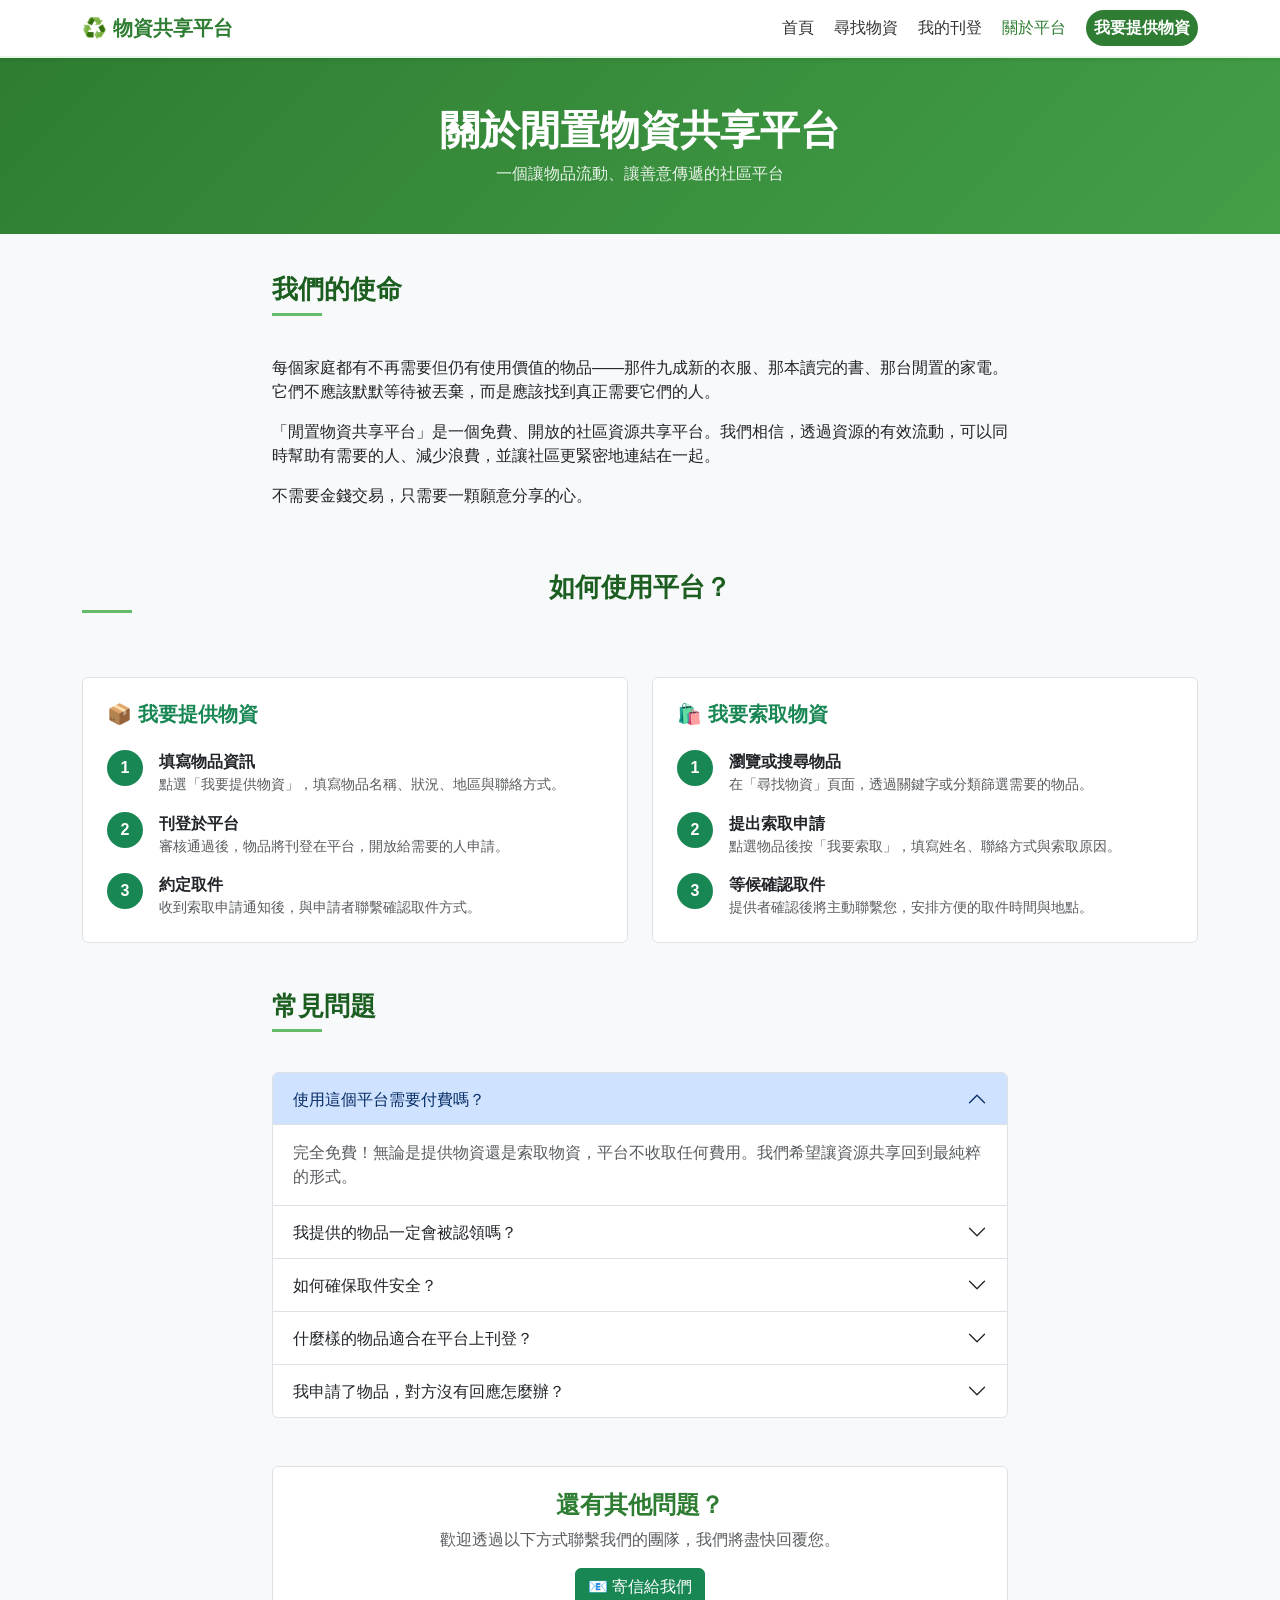
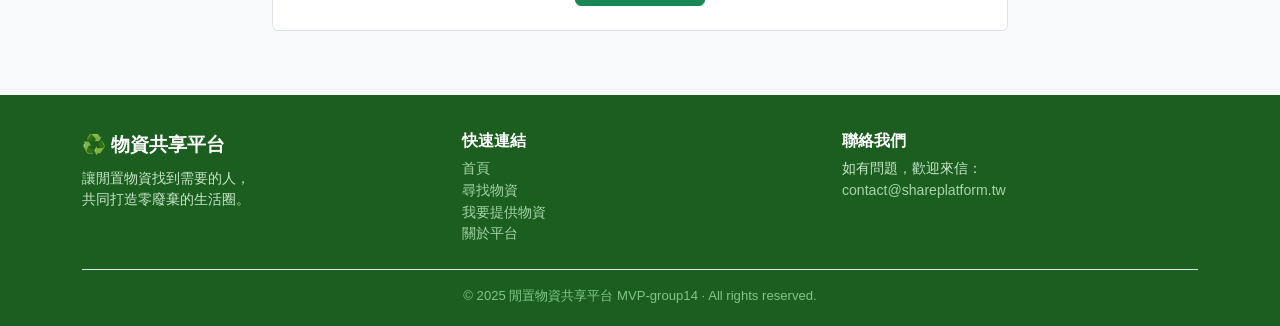
==== about.html @ 9573a16f "建立網站" ====
<!DOCTYPE html>
<html lang="zh-TW">
<head>
  <meta charset="UTF-8" />
  <meta name="viewport" content="width=device-width, initial-scale=1.0" />
  <title>關於平台 — 閒置物資共享平台</title>
  <link rel="stylesheet" href="https://cdn.jsdelivr.net/npm/bootstrap@5.3.0/dist/css/bootstrap.min.css" />
  <link rel="stylesheet" href="css/style.css" />
</head>
<body>

  <!-- 導覽列 -->
  <nav class="navbar navbar-expand-lg sticky-top shadow-sm">
    <div class="container">
      <a class="navbar-brand" href="index.html">♻️ 物資共享平台</a>
      <button class="navbar-toggler" type="button" data-bs-toggle="collapse" data-bs-target="#navbarMain">
        <span class="navbar-toggler-icon"></span>
      </button>
      <div class="collapse navbar-collapse" id="navbarMain">
        <ul class="navbar-nav ms-auto align-items-lg-center gap-lg-1">
          <li class="nav-item"><a class="nav-link" href="index.html">首頁</a></li>
          <li class="nav-item"><a class="nav-link" href="browse.html">尋找物資</a></li>
          <li class="nav-item"><a class="nav-link" href="my-listings.html">我的刊登</a></li>
          <li class="nav-item"><a class="nav-link" href="about.html">關於平台</a></li>
          <li class="nav-item ms-lg-2">
            <a class="nav-link btn-navbar-cta" href="donate.html">我要提供物資</a>
          </li>
        </ul>
      </div>
    </div>
  </nav>

  <!-- 頁面標題 -->
  <div style="background:linear-gradient(135deg,#2e7d32,#43a047);color:#fff;">
    <div class="container py-5 text-center">
      <h1 class="fw-bold">關於閒置物資共享平台</h1>
      <p class="mt-2 mb-0" style="opacity:0.9;">一個讓物品流動、讓善意傳遞的社區平台</p>
    </div>
  </div>

  <div class="page-content">
    <div class="container">

      <!-- 平台使命 -->
      <div class="row justify-content-center mb-5">
        <div class="col-lg-8">
          <h2 class="section-title">我們的使命</h2>
          <p>每個家庭都有不再需要但仍有使用價值的物品——那件九成新的衣服、那本讀完的書、那台閒置的家電。它們不應該默默等待被丟棄，而是應該找到真正需要它們的人。</p>
          <p>「閒置物資共享平台」是一個免費、開放的社區資源共享平台。我們相信，透過資源的有效流動，可以同時幫助有需要的人、減少浪費，並讓社區更緊密地連結在一起。</p>
          <p>不需要金錢交易，只需要一顆願意分享的心。</p>
        </div>
      </div>

      <!-- 使用流程 -->
      <div class="mb-5">
        <h2 class="section-title text-center" style="text-align:center !important;">如何使用平台？</h2>
        <div class="row g-4 mt-2">

          <!-- 提供流程 -->
          <div class="col-md-6">
            <div class="bg-white border rounded p-4 h-100">
              <h5 class="fw-bold text-success mb-4">📦 我要提供物資</h5>
              <div class="d-flex gap-3 mb-3">
                <div class="flex-shrink-0 rounded-circle bg-success text-white d-flex align-items-center justify-content-center fw-bold"
                     style="width:36px;height:36px;">1</div>
                <div>
                  <div class="fw-semibold">填寫物品資訊</div>
                  <div class="text-muted" style="font-size:0.88rem;">點選「我要提供物資」，填寫物品名稱、狀況、地區與聯絡方式。</div>
                </div>
              </div>
              <div class="d-flex gap-3 mb-3">
                <div class="flex-shrink-0 rounded-circle bg-success text-white d-flex align-items-center justify-content-center fw-bold"
                     style="width:36px;height:36px;">2</div>
                <div>
                  <div class="fw-semibold">刊登於平台</div>
                  <div class="text-muted" style="font-size:0.88rem;">審核通過後，物品將刊登在平台，開放給需要的人申請。</div>
                </div>
              </div>
              <div class="d-flex gap-3">
                <div class="flex-shrink-0 rounded-circle bg-success text-white d-flex align-items-center justify-content-center fw-bold"
                     style="width:36px;height:36px;">3</div>
                <div>
                  <div class="fw-semibold">約定取件</div>
                  <div class="text-muted" style="font-size:0.88rem;">收到索取申請通知後，與申請者聯繫確認取件方式。</div>
                </div>
              </div>
            </div>
          </div>

          <!-- 索取流程 -->
          <div class="col-md-6">
            <div class="bg-white border rounded p-4 h-100">
              <h5 class="fw-bold text-success mb-4">🛍️ 我要索取物資</h5>
              <div class="d-flex gap-3 mb-3">
                <div class="flex-shrink-0 rounded-circle bg-success text-white d-flex align-items-center justify-content-center fw-bold"
                     style="width:36px;height:36px;">1</div>
                <div>
                  <div class="fw-semibold">瀏覽或搜尋物品</div>
                  <div class="text-muted" style="font-size:0.88rem;">在「尋找物資」頁面，透過關鍵字或分類篩選需要的物品。</div>
                </div>
              </div>
              <div class="d-flex gap-3 mb-3">
                <div class="flex-shrink-0 rounded-circle bg-success text-white d-flex align-items-center justify-content-center fw-bold"
                     style="width:36px;height:36px;">2</div>
                <div>
                  <div class="fw-semibold">提出索取申請</div>
                  <div class="text-muted" style="font-size:0.88rem;">點選物品後按「我要索取」，填寫姓名、聯絡方式與索取原因。</div>
                </div>
              </div>
              <div class="d-flex gap-3">
                <div class="flex-shrink-0 rounded-circle bg-success text-white d-flex align-items-center justify-content-center fw-bold"
                     style="width:36px;height:36px;">3</div>
                <div>
                  <div class="fw-semibold">等候確認取件</div>
                  <div class="text-muted" style="font-size:0.88rem;">提供者確認後將主動聯繫您，安排方便的取件時間與地點。</div>
                </div>
              </div>
            </div>
          </div>
        </div>
      </div>

      <!-- FAQ -->
      <div class="row justify-content-center mb-5">
        <div class="col-lg-8">
          <h2 class="section-title">常見問題</h2>
          <div class="accordion" id="faqAccordion">

            <div class="accordion-item">
              <h2 class="accordion-header">
                <button class="accordion-button" type="button" data-bs-toggle="collapse" data-bs-target="#faq1">
                  使用這個平台需要付費嗎？
                </button>
              </h2>
              <div id="faq1" class="accordion-collapse collapse show" data-bs-parent="#faqAccordion">
                <div class="accordion-body text-muted">
                  完全免費！無論是提供物資還是索取物資，平台不收取任何費用。我們希望讓資源共享回到最純粹的形式。
                </div>
              </div>
            </div>

            <div class="accordion-item">
              <h2 class="accordion-header">
                <button class="accordion-button collapsed" type="button" data-bs-toggle="collapse" data-bs-target="#faq2">
                  我提供的物品一定會被認領嗎？
                </button>
              </h2>
              <div id="faq2" class="accordion-collapse collapse" data-bs-parent="#faqAccordion">
                <div class="accordion-body text-muted">
                  不一定，但物品資訊越詳細、圖片越清晰，被認領的機率就越高。如果長時間未被認領，您也可以主動聯繫我們協助推廣。
                </div>
              </div>
            </div>

            <div class="accordion-item">
              <h2 class="accordion-header">
                <button class="accordion-button collapsed" type="button" data-bs-toggle="collapse" data-bs-target="#faq3">
                  如何確保取件安全？
                </button>
              </h2>
              <div id="faq3" class="accordion-collapse collapse" data-bs-parent="#faqAccordion">
                <div class="accordion-body text-muted">
                  建議在公共場所進行交接，例如便利商店、捷運站出口等人多的地方。請勿輕易提供家庭住址給陌生人。平台目前為 MVP 階段，實際上線後將加入身分驗證機制以提升安全性。
                </div>
              </div>
            </div>

            <div class="accordion-item">
              <h2 class="accordion-header">
                <button class="accordion-button collapsed" type="button" data-bs-toggle="collapse" data-bs-target="#faq4">
                  什麼樣的物品適合在平台上刊登？
                </button>
              </h2>
              <div id="faq4" class="accordion-collapse collapse" data-bs-parent="#faqAccordion">
                <div class="accordion-body text-muted">
                  仍有使用功能的生活物品皆可，例如：家電、家具、書籍、衣物、嬰幼兒用品等。請確保物品乾淨、功能正常，並如實描述物品狀況。危險物品、食品、藥品等不適合在平台刊登。
                </div>
              </div>
            </div>

            <div class="accordion-item">
              <h2 class="accordion-header">
                <button class="accordion-button collapsed" type="button" data-bs-toggle="collapse" data-bs-target="#faq5">
                  我申請了物品，對方沒有回應怎麼辦？
                </button>
              </h2>
              <div id="faq5" class="accordion-collapse collapse" data-bs-parent="#faqAccordion">
                <div class="accordion-body text-muted">
                  請耐心等候 2-3 個工作天。若仍無回應，可嘗試重新提交申請或聯繫平台管理員協助。
                </div>
              </div>
            </div>

          </div>
        </div>
      </div>

      <!-- 聯絡我們 -->
      <div class="row justify-content-center pb-4">
        <div class="col-lg-8">
          <div class="bg-white border rounded p-4 text-center">
            <h4 class="fw-bold mb-2" style="color:#2e7d32;">還有其他問題？</h4>
            <p class="text-muted mb-3">歡迎透過以下方式聯繫我們的團隊，我們將盡快回覆您。</p>
            <a href="mailto:contact@shareplatform.tw" class="btn btn-success">📧 寄信給我們</a>
          </div>
        </div>
      </div>

    </div>
  </div>

  <!-- 頁尾 -->
  <footer>
    <div class="container">
      <div class="row">
        <div class="col-md-4 mb-3">
          <div class="footer-brand">♻️ 物資共享平台</div>
          <p class="mt-2" style="font-size:0.88rem;">讓閒置物資找到需要的人，<br>共同打造零廢棄的生活圈。</p>
        </div>
        <div class="col-md-4 mb-3">
          <h6 class="text-white fw-bold mb-2">快速連結</h6>
          <ul class="list-unstyled mb-0" style="font-size:0.9rem;">
            <li><a href="index.html">首頁</a></li>
            <li><a href="browse.html">尋找物資</a></li>
            <li><a href="donate.html">我要提供物資</a></li>
            <li><a href="about.html">關於平台</a></li>
          </ul>
        </div>
        <div class="col-md-4 mb-3">
          <h6 class="text-white fw-bold mb-2">聯絡我們</h6>
          <p style="font-size:0.88rem;">如有問題，歡迎來信：<br>
            <a href="mailto:contact@shareplatform.tw">contact@shareplatform.tw</a>
          </p>
        </div>
      </div>
      <div class="footer-copy text-center border-top pt-3 mt-2">
        © 2025 閒置物資共享平台 MVP-group14 · All rights reserved.
      </div>
    </div>
  </footer>

  <script src="https://cdn.jsdelivr.net/npm/bootstrap@5.3.0/dist/js/bootstrap.bundle.min.js"></script>
  <script src="js/main.js"></script>
</body>
</html>
---- css/style.css ----
/* ============================
   閒置物資共享平台 — 自訂樣式
   ============================ */

:root {
  --brand-primary: #2e7d32;
  --brand-primary-dark: #1b5e20;
  --brand-accent: #66bb6a;
  --brand-light: #e8f5e9;
  --text-muted-custom: #6c757d;
}

/* --- 全域 --- */
body {
  font-family: "Noto Sans TC", "Microsoft JhengHei", sans-serif;
  background-color: #f8f9fa;
  color: #212529;
}

/* --- 導覽列 --- */
.navbar-brand {
  font-weight: 700;
  font-size: 1.25rem;
  color: var(--brand-primary) !important;
}

.navbar {
  border-bottom: 2px solid var(--brand-light);
  background-color: #ffffff !important;
}

.navbar .nav-link {
  color: #333 !important;
  font-weight: 500;
  transition: color 0.2s;
}

.navbar .nav-link:hover,
.navbar .nav-link.active {
  color: var(--brand-primary) !important;
}

.navbar .btn-navbar-cta {
  background-color: var(--brand-primary);
  color: #fff !important;
  border-radius: 20px;
  padding: 6px 18px;
  font-weight: 600;
}

.navbar .btn-navbar-cta:hover {
  background-color: var(--brand-primary-dark);
}

/* --- Hero 區塊 --- */
.hero-section {
  background: linear-gradient(135deg, var(--brand-primary) 0%, #43a047 60%, var(--brand-accent) 100%);
  color: #fff;
  padding: 80px 0 70px;
}

.hero-section h1 {
  font-size: 2.6rem;
  font-weight: 800;
  text-shadow: 0 2px 8px rgba(0,0,0,0.15);
}

.hero-section p {
  font-size: 1.15rem;
  opacity: 0.92;
}

.hero-section .btn-hero-primary {
  background-color: #fff;
  color: var(--brand-primary);
  font-weight: 700;
  border-radius: 25px;
  padding: 12px 32px;
  font-size: 1rem;
  border: none;
  transition: background-color 0.2s, color 0.2s;
}

.hero-section .btn-hero-primary:hover {
  background-color: var(--brand-light);
}

.hero-section .btn-hero-outline {
  background-color: transparent;
  color: #fff;
  border: 2px solid #fff;
  font-weight: 700;
  border-radius: 25px;
  padding: 12px 32px;
  font-size: 1rem;
  transition: background-color 0.2s;
}

.hero-section .btn-hero-outline:hover {
  background-color: rgba(255,255,255,0.15);
}

/* --- 區塊標題 --- */
.section-title {
  font-size: 1.6rem;
  font-weight: 700;
  color: var(--brand-primary-dark);
  position: relative;
  padding-bottom: 10px;
  margin-bottom: 30px;
}

.section-title::after {
  content: "";
  display: block;
  width: 50px;
  height: 3px;
  background-color: var(--brand-accent);
  margin-top: 8px;
}

/* --- 物品卡片 --- */
.item-card {
  border: 1px solid #e0e0e0;
  border-radius: 10px;
  overflow: hidden;
  transition: box-shadow 0.2s, transform 0.2s;
  background-color: #fff;
  text-decoration: none;
  color: inherit;
  display: block;
  height: 100%;
}

.item-card:hover {
  box-shadow: 0 6px 20px rgba(0,0,0,0.12);
  transform: translateY(-3px);
  color: inherit;
}

.item-card img {
  width: 100%;
  height: 200px;
  object-fit: cover;
}

.item-card .card-body {
  padding: 14px 16px;
}

.item-card .card-title {
  font-size: 1rem;
  font-weight: 700;
  margin-bottom: 6px;
  color: #1a1a1a;
}

.item-card .item-meta {
  font-size: 0.82rem;
  color: var(--text-muted-custom);
}

.item-card .item-category-badge {
  font-size: 0.75rem;
  background-color: var(--brand-light);
  color: var(--brand-primary);
  border-radius: 10px;
  padding: 2px 10px;
  font-weight: 600;
}

/* --- 特色卡片 --- */
.feature-card {
  background-color: #fff;
  border-radius: 12px;
  padding: 30px 24px;
  text-align: center;
  border: 1px solid #e9ecef;
  transition: box-shadow 0.2s;
  height: 100%;
}

.feature-card:hover {
  box-shadow: 0 4px 16px rgba(0,0,0,0.08);
}

.feature-card .feature-icon {
  font-size: 2.8rem;
  margin-bottom: 16px;
  display: block;
}

.feature-card h5 {
  font-weight: 700;
  color: var(--brand-primary-dark);
}

/* --- 頁尾 --- */
footer {
  background-color: #1b5e20;
  color: #c8e6c9;
  padding: 36px 0 20px;
}

footer a {
  color: #a5d6a7;
  text-decoration: none;
}

footer a:hover {
  color: #fff;
}

footer .footer-brand {
  font-size: 1.2rem;
  font-weight: 700;
  color: #fff;
}

footer .footer-copy {
  font-size: 0.82rem;
  color: #81c784;
  margin-top: 16px;
}

/* --- 表單頁面 --- */
.form-page-header {
  background-color: var(--brand-light);
  border-left: 4px solid var(--brand-primary);
  padding: 16px 20px;
  border-radius: 0 8px 8px 0;
  margin-bottom: 28px;
}

.form-page-header h2 {
  margin: 0;
  font-size: 1.4rem;
  font-weight: 700;
  color: var(--brand-primary-dark);
}

.form-page-header p {
  margin: 4px 0 0;
  color: #555;
  font-size: 0.9rem;
}

/* --- 狀態 Badge --- */
.badge-available {
  background-color: #d4edda;
  color: #155724;
  border-radius: 10px;
  padding: 4px 12px;
  font-size: 0.82rem;
  font-weight: 600;
}

.badge-claimed {
  background-color: #e2e3e5;
  color: #6c757d;
  border-radius: 10px;
  padding: 4px 12px;
  font-size: 0.82rem;
  font-weight: 600;
}

/* --- 物品詳情頁 --- */
.item-detail-img {
  width: 100%;
  border-radius: 10px;
  border: 1px solid #e0e0e0;
}

.item-detail-meta-table td {
  padding: 8px 12px;
  border-bottom: 1px solid #f0f0f0;
}

.item-detail-meta-table td:first-child {
  font-weight: 600;
  color: var(--text-muted-custom);
  white-space: nowrap;
  width: 110px;
}

/* --- 搜尋區塊 --- */
.search-bar-section {
  background-color: #fff;
  padding: 24px;
  border-radius: 10px;
  border: 1px solid #e9ecef;
  margin-bottom: 28px;
}

/* --- 空狀態 --- */
.empty-state {
  text-align: center;
  padding: 60px 20px;
  color: var(--text-muted-custom);
}

.empty-state .empty-icon {
  font-size: 3rem;
  margin-bottom: 16px;
}

/* --- 頁面內容容器 --- */
.page-content {
  min-height: calc(100vh - 56px - 160px);
  padding: 40px 0;
}

/* --- 響應式調整 --- */
@media (max-width: 767px) {
  .hero-section h1 {
    font-size: 1.8rem;
  }

  .hero-section {
    padding: 50px 0 40px;
  }
}
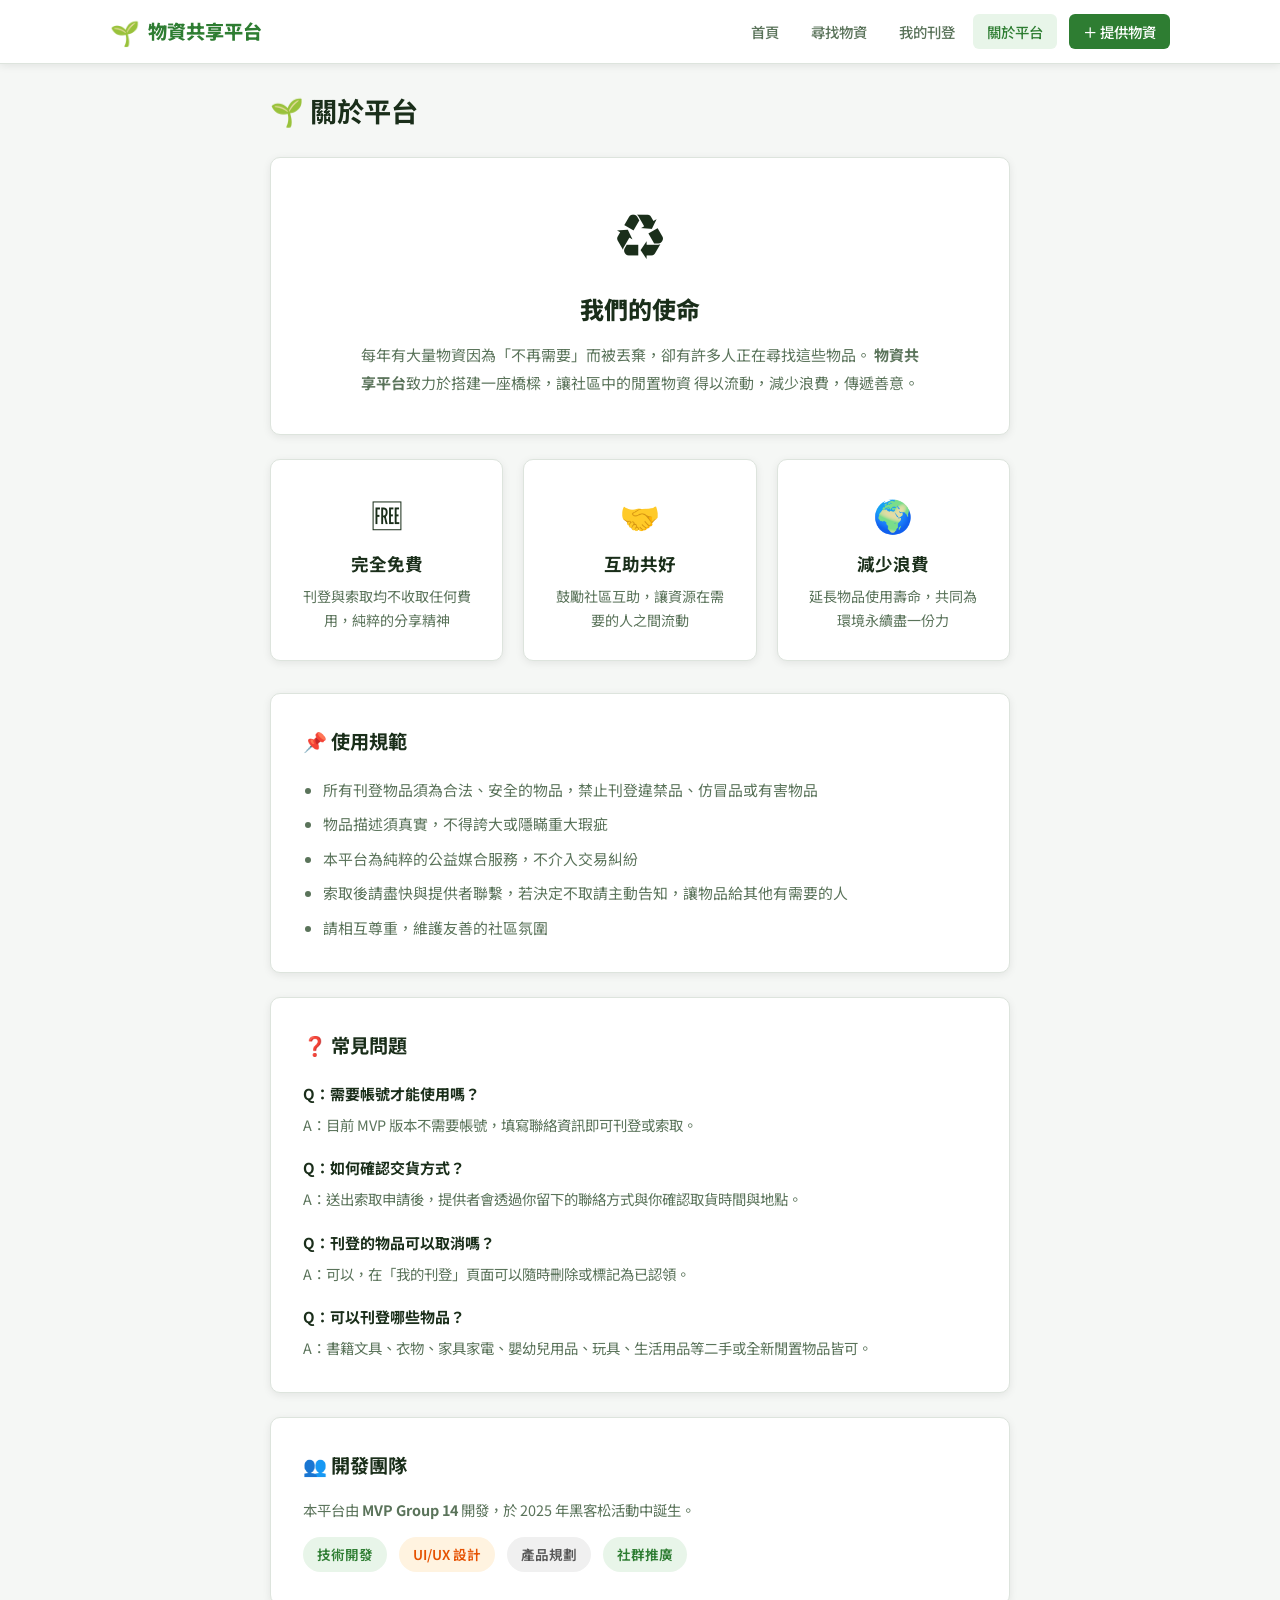
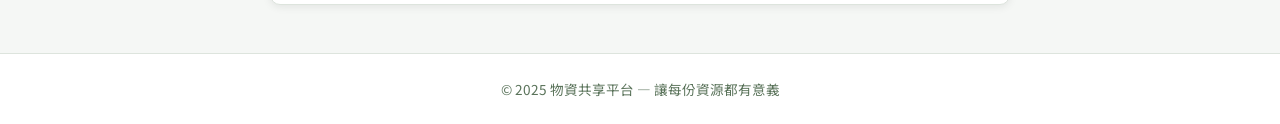
==== commit e2152f83: "feat: 完成 MVP 前端介面 — index/browse/donate/item-detail/request/my-listings/about + CSS/JS" ====
--- a/about.html
+++ b/about.html
@@ -1,245 +1,115 @@
 <!DOCTYPE html>
 <html lang="zh-TW">
 <head>
-  <meta charset="UTF-8" />
-  <meta name="viewport" content="width=device-width, initial-scale=1.0" />
-  <title>關於平台 — 閒置物資共享平台</title>
-  <link rel="stylesheet" href="https://cdn.jsdelivr.net/npm/bootstrap@5.3.0/dist/css/bootstrap.min.css" />
-  <link rel="stylesheet" href="css/style.css" />
+<meta charset="UTF-8">
+<meta name="viewport" content="width=device-width, initial-scale=1">
+<title>關於平台 — 物資共享平台</title>
+<link href="https://fonts.googleapis.com/css2?family=Noto+Sans+TC:wght@400;500;600;700;800&display=swap" rel="stylesheet">
+<link rel="stylesheet" href="css/style.css">
 </head>
 <body>
 
-  <!-- 導覽列 -->
-  <nav class="navbar navbar-expand-lg sticky-top shadow-sm">
-    <div class="container">
-      <a class="navbar-brand" href="index.html">♻️ 物資共享平台</a>
-      <button class="navbar-toggler" type="button" data-bs-toggle="collapse" data-bs-target="#navbarMain">
-        <span class="navbar-toggler-icon"></span>
-      </button>
-      <div class="collapse navbar-collapse" id="navbarMain">
-        <ul class="navbar-nav ms-auto align-items-lg-center gap-lg-1">
-          <li class="nav-item"><a class="nav-link" href="index.html">首頁</a></li>
-          <li class="nav-item"><a class="nav-link" href="browse.html">尋找物資</a></li>
-          <li class="nav-item"><a class="nav-link" href="my-listings.html">我的刊登</a></li>
-          <li class="nav-item"><a class="nav-link" href="about.html">關於平台</a></li>
-          <li class="nav-item ms-lg-2">
-            <a class="nav-link btn-navbar-cta" href="donate.html">我要提供物資</a>
-          </li>
-        </ul>
+<nav class="navbar">
+  <div class="container">
+    <a class="nav-brand" href="index.html"><span>🌱</span> 物資共享平台</a>
+    <div class="nav-toggle" id="navToggle"><span></span><span></span><span></span></div>
+    <div class="nav-links" id="navLinks">
+      <a href="index.html">首頁</a>
+      <a href="browse.html">尋找物資</a>
+      <a href="my-listings.html">我的刊登</a>
+      <a href="about.html">關於平台</a>
+      <a href="donate.html" class="btn-nav">＋ 提供物資</a>
+    </div>
+  </div>
+</nav>
+
+<main>
+  <div class="container" style="max-width:780px;">
+
+    <h1 class="page-title">🌱 關於平台</h1>
+
+    <!-- Mission -->
+    <div class="card" style="padding:36px;margin-bottom:24px;text-align:center;">
+      <div style="font-size:3rem;margin-bottom:16px;">♻️</div>
+      <h2 style="font-size:1.5rem;font-weight:800;margin-bottom:12px;">我們的使命</h2>
+      <p style="color:var(--muted);max-width:560px;margin:0 auto;line-height:1.9;">
+        每年有大量物資因為「不再需要」而被丟棄，卻有許多人正在尋找這些物品。
+        <strong>物資共享平台</strong>致力於搭建一座橋樑，讓社區中的閒置物資
+        得以流動，減少浪費，傳遞善意。
+      </p>
+    </div>
+
+    <!-- Values -->
+    <div class="grid-3" style="margin-bottom:32px;">
+      <div class="card" style="padding:28px;text-align:center;">
+        <div style="font-size:2rem;margin-bottom:10px;">🆓</div>
+        <h3 style="font-weight:700;margin-bottom:6px;">完全免費</h3>
+        <p class="text-muted" style="font-size:.88rem;">刊登與索取均不收取任何費用，純粹的分享精神</p>
+      </div>
+      <div class="card" style="padding:28px;text-align:center;">
+        <div style="font-size:2rem;margin-bottom:10px;">🤝</div>
+        <h3 style="font-weight:700;margin-bottom:6px;">互助共好</h3>
+        <p class="text-muted" style="font-size:.88rem;">鼓勵社區互助，讓資源在需要的人之間流動</p>
+      </div>
+      <div class="card" style="padding:28px;text-align:center;">
+        <div style="font-size:2rem;margin-bottom:10px;">🌍</div>
+        <h3 style="font-weight:700;margin-bottom:6px;">減少浪費</h3>
+        <p class="text-muted" style="font-size:.88rem;">延長物品使用壽命，共同為環境永續盡一份力</p>
       </div>
     </div>
-  </nav>
 
-  <!-- 頁面標題 -->
-  <div style="background:linear-gradient(135deg,#2e7d32,#43a047);color:#fff;">
-    <div class="container py-5 text-center">
-      <h1 class="fw-bold">關於閒置物資共享平台</h1>
-      <p class="mt-2 mb-0" style="opacity:0.9;">一個讓物品流動、讓善意傳遞的社區平台</p>
+    <!-- How it works -->
+    <div class="card" style="padding:32px;margin-bottom:24px;">
+      <h2 style="font-size:1.2rem;font-weight:700;margin-bottom:20px;">📌 使用規範</h2>
+      <ul style="list-style:disc;padding-left:20px;display:flex;flex-direction:column;gap:10px;color:var(--muted);font-size:.93rem;">
+        <li>所有刊登物品須為合法、安全的物品，禁止刊登違禁品、仿冒品或有害物品</li>
+        <li>物品描述須真實，不得誇大或隱瞞重大瑕疵</li>
+        <li>本平台為純粹的公益媒合服務，不介入交易糾紛</li>
+        <li>索取後請盡快與提供者聯繫，若決定不取請主動告知，讓物品給其他有需要的人</li>
+        <li>請相互尊重，維護友善的社區氛圍</li>
+      </ul>
     </div>
-  </div>
 
-  <div class="page-content">
-    <div class="container">
-
-      <!-- 平台使命 -->
-      <div class="row justify-content-center mb-5">
-        <div class="col-lg-8">
-          <h2 class="section-title">我們的使命</h2>
-          <p>每個家庭都有不再需要但仍有使用價值的物品——那件九成新的衣服、那本讀完的書、那台閒置的家電。它們不應該默默等待被丟棄，而是應該找到真正需要它們的人。</p>
-          <p>「閒置物資共享平台」是一個免費、開放的社區資源共享平台。我們相信，透過資源的有效流動，可以同時幫助有需要的人、減少浪費，並讓社區更緊密地連結在一起。</p>
-          <p>不需要金錢交易，只需要一顆願意分享的心。</p>
+    <!-- FAQ -->
+    <div class="card" style="padding:32px;margin-bottom:24px;">
+      <h2 style="font-size:1.2rem;font-weight:700;margin-bottom:20px;">❓ 常見問題</h2>
+      <div style="display:flex;flex-direction:column;gap:20px;">
+        <div>
+          <h4 style="font-weight:700;margin-bottom:6px;">Q：需要帳號才能使用嗎？</h4>
+          <p class="text-muted" style="font-size:.9rem;">A：目前 MVP 版本不需要帳號，填寫聯絡資訊即可刊登或索取。</p>
+        </div>
+        <div>
+          <h4 style="font-weight:700;margin-bottom:6px;">Q：如何確認交貨方式？</h4>
+          <p class="text-muted" style="font-size:.9rem;">A：送出索取申請後，提供者會透過你留下的聯絡方式與你確認取貨時間與地點。</p>
+        </div>
+        <div>
+          <h4 style="font-weight:700;margin-bottom:6px;">Q：刊登的物品可以取消嗎？</h4>
+          <p class="text-muted" style="font-size:.9rem;">A：可以，在「我的刊登」頁面可以隨時刪除或標記為已認領。</p>
+        </div>
+        <div>
+          <h4 style="font-weight:700;margin-bottom:6px;">Q：可以刊登哪些物品？</h4>
+          <p class="text-muted" style="font-size:.9rem;">A：書籍文具、衣物、家具家電、嬰幼兒用品、玩具、生活用品等二手或全新閒置物品皆可。</p>
         </div>
       </div>
+    </div>
 
-      <!-- 使用流程 -->
-      <div class="mb-5">
-        <h2 class="section-title text-center" style="text-align:center !important;">如何使用平台？</h2>
-        <div class="row g-4 mt-2">
-
-          <!-- 提供流程 -->
-          <div class="col-md-6">
-            <div class="bg-white border rounded p-4 h-100">
-              <h5 class="fw-bold text-success mb-4">📦 我要提供物資</h5>
-              <div class="d-flex gap-3 mb-3">
-                <div class="flex-shrink-0 rounded-circle bg-success text-white d-flex align-items-center justify-content-center fw-bold"
-                     style="width:36px;height:36px;">1</div>
-                <div>
-                  <div class="fw-semibold">填寫物品資訊</div>
-                  <div class="text-muted" style="font-size:0.88rem;">點選「我要提供物資」，填寫物品名稱、狀況、地區與聯絡方式。</div>
-                </div>
-              </div>
-              <div class="d-flex gap-3 mb-3">
-                <div class="flex-shrink-0 rounded-circle bg-success text-white d-flex align-items-center justify-content-center fw-bold"
-                     style="width:36px;height:36px;">2</div>
-                <div>
-                  <div class="fw-semibold">刊登於平台</div>
-                  <div class="text-muted" style="font-size:0.88rem;">審核通過後，物品將刊登在平台，開放給需要的人申請。</div>
-                </div>
-              </div>
-              <div class="d-flex gap-3">
-                <div class="flex-shrink-0 rounded-circle bg-success text-white d-flex align-items-center justify-content-center fw-bold"
-                     style="width:36px;height:36px;">3</div>
-                <div>
-                  <div class="fw-semibold">約定取件</div>
-                  <div class="text-muted" style="font-size:0.88rem;">收到索取申請通知後，與申請者聯繫確認取件方式。</div>
-                </div>
-              </div>
-            </div>
-          </div>
-
-          <!-- 索取流程 -->
-          <div class="col-md-6">
-            <div class="bg-white border rounded p-4 h-100">
-              <h5 class="fw-bold text-success mb-4">🛍️ 我要索取物資</h5>
-              <div class="d-flex gap-3 mb-3">
-                <div class="flex-shrink-0 rounded-circle bg-success text-white d-flex align-items-center justify-content-center fw-bold"
-                     style="width:36px;height:36px;">1</div>
-                <div>
-                  <div class="fw-semibold">瀏覽或搜尋物品</div>
-                  <div class="text-muted" style="font-size:0.88rem;">在「尋找物資」頁面，透過關鍵字或分類篩選需要的物品。</div>
-                </div>
-              </div>
-              <div class="d-flex gap-3 mb-3">
-                <div class="flex-shrink-0 rounded-circle bg-success text-white d-flex align-items-center justify-content-center fw-bold"
-                     style="width:36px;height:36px;">2</div>
-                <div>
-                  <div class="fw-semibold">提出索取申請</div>
-                  <div class="text-muted" style="font-size:0.88rem;">點選物品後按「我要索取」，填寫姓名、聯絡方式與索取原因。</div>
-                </div>
-              </div>
-              <div class="d-flex gap-3">
-                <div class="flex-shrink-0 rounded-circle bg-success text-white d-flex align-items-center justify-content-center fw-bold"
-                     style="width:36px;height:36px;">3</div>
-                <div>
-                  <div class="fw-semibold">等候確認取件</div>
-                  <div class="text-muted" style="font-size:0.88rem;">提供者確認後將主動聯繫您，安排方便的取件時間與地點。</div>
-                </div>
-              </div>
-            </div>
-          </div>
-        </div>
-      </div>
-
-      <!-- FAQ -->
-      <div class="row justify-content-center mb-5">
-        <div class="col-lg-8">
-          <h2 class="section-title">常見問題</h2>
-          <div class="accordion" id="faqAccordion">
-
-            <div class="accordion-item">
-              <h2 class="accordion-header">
-                <button class="accordion-button" type="button" data-bs-toggle="collapse" data-bs-target="#faq1">
-                  使用這個平台需要付費嗎？
-                </button>
-              </h2>
-              <div id="faq1" class="accordion-collapse collapse show" data-bs-parent="#faqAccordion">
-                <div class="accordion-body text-muted">
-                  完全免費！無論是提供物資還是索取物資，平台不收取任何費用。我們希望讓資源共享回到最純粹的形式。
-                </div>
-              </div>
-            </div>
-
-            <div class="accordion-item">
-              <h2 class="accordion-header">
-                <button class="accordion-button collapsed" type="button" data-bs-toggle="collapse" data-bs-target="#faq2">
-                  我提供的物品一定會被認領嗎？
-                </button>
-              </h2>
-              <div id="faq2" class="accordion-collapse collapse" data-bs-parent="#faqAccordion">
-                <div class="accordion-body text-muted">
-                  不一定，但物品資訊越詳細、圖片越清晰，被認領的機率就越高。如果長時間未被認領，您也可以主動聯繫我們協助推廣。
-                </div>
-              </div>
-            </div>
-
-            <div class="accordion-item">
-              <h2 class="accordion-header">
-                <button class="accordion-button collapsed" type="button" data-bs-toggle="collapse" data-bs-target="#faq3">
-                  如何確保取件安全？
-                </button>
-              </h2>
-              <div id="faq3" class="accordion-collapse collapse" data-bs-parent="#faqAccordion">
-                <div class="accordion-body text-muted">
-                  建議在公共場所進行交接，例如便利商店、捷運站出口等人多的地方。請勿輕易提供家庭住址給陌生人。平台目前為 MVP 階段，實際上線後將加入身分驗證機制以提升安全性。
-                </div>
-              </div>
-            </div>
-
-            <div class="accordion-item">
-              <h2 class="accordion-header">
-                <button class="accordion-button collapsed" type="button" data-bs-toggle="collapse" data-bs-target="#faq4">
-                  什麼樣的物品適合在平台上刊登？
-                </button>
-              </h2>
-              <div id="faq4" class="accordion-collapse collapse" data-bs-parent="#faqAccordion">
-                <div class="accordion-body text-muted">
-                  仍有使用功能的生活物品皆可，例如：家電、家具、書籍、衣物、嬰幼兒用品等。請確保物品乾淨、功能正常，並如實描述物品狀況。危險物品、食品、藥品等不適合在平台刊登。
-                </div>
-              </div>
-            </div>
-
-            <div class="accordion-item">
-              <h2 class="accordion-header">
-                <button class="accordion-button collapsed" type="button" data-bs-toggle="collapse" data-bs-target="#faq5">
-                  我申請了物品，對方沒有回應怎麼辦？
-                </button>
-              </h2>
-              <div id="faq5" class="accordion-collapse collapse" data-bs-parent="#faqAccordion">
-                <div class="accordion-body text-muted">
-                  請耐心等候 2-3 個工作天。若仍無回應，可嘗試重新提交申請或聯繫平台管理員協助。
-                </div>
-              </div>
-            </div>
-
-          </div>
-        </div>
-      </div>
-
-      <!-- 聯絡我們 -->
-      <div class="row justify-content-center pb-4">
-        <div class="col-lg-8">
-          <div class="bg-white border rounded p-4 text-center">
-            <h4 class="fw-bold mb-2" style="color:#2e7d32;">還有其他問題？</h4>
-            <p class="text-muted mb-3">歡迎透過以下方式聯繫我們的團隊，我們將盡快回覆您。</p>
-            <a href="mailto:contact@shareplatform.tw" class="btn btn-success">📧 寄信給我們</a>
-          </div>
-        </div>
-      </div>
-
-    </div>
-  </div>
-
-  <!-- 頁尾 -->
-  <footer>
-    <div class="container">
-      <div class="row">
-        <div class="col-md-4 mb-3">
-          <div class="footer-brand">♻️ 物資共享平台</div>
-          <p class="mt-2" style="font-size:0.88rem;">讓閒置物資找到需要的人，<br>共同打造零廢棄的生活圈。</p>
-        </div>
-        <div class="col-md-4 mb-3">
-          <h6 class="text-white fw-bold mb-2">快速連結</h6>
-          <ul class="list-unstyled mb-0" style="font-size:0.9rem;">
-            <li><a href="index.html">首頁</a></li>
-            <li><a href="browse.html">尋找物資</a></li>
-            <li><a href="donate.html">我要提供物資</a></li>
-            <li><a href="about.html">關於平台</a></li>
-          </ul>
-        </div>
-        <div class="col-md-4 mb-3">
-          <h6 class="text-white fw-bold mb-2">聯絡我們</h6>
-          <p style="font-size:0.88rem;">如有問題，歡迎來信：<br>
-            <a href="mailto:contact@shareplatform.tw">contact@shareplatform.tw</a>
-          </p>
-        </div>
-      </div>
-      <div class="footer-copy text-center border-top pt-3 mt-2">
-        © 2025 閒置物資共享平台 MVP-group14 · All rights reserved.
+    <!-- Team -->
+    <div class="card" style="padding:32px;">
+      <h2 style="font-size:1.2rem;font-weight:700;margin-bottom:16px;">👥 開發團隊</h2>
+      <p class="text-muted" style="font-size:.9rem;margin-bottom:16px;">本平台由 <strong>MVP Group 14</strong> 開發，於 2025 年黑客松活動中誕生。</p>
+      <div style="display:flex;gap:12px;flex-wrap:wrap;">
+        <span class="badge badge-green" style="padding:6px 14px;font-size:.85rem;">技術開發</span>
+        <span class="badge badge-orange" style="padding:6px 14px;font-size:.85rem;">UI/UX 設計</span>
+        <span class="badge badge-gray" style="padding:6px 14px;font-size:.85rem;">產品規劃</span>
+        <span class="badge badge-green" style="padding:6px 14px;font-size:.85rem;">社群推廣</span>
       </div>
     </div>
-  </footer>
 
-  <script src="https://cdn.jsdelivr.net/npm/bootstrap@5.3.0/dist/js/bootstrap.bundle.min.js"></script>
-  <script src="js/main.js"></script>
+  </div>
+</main>
+
+<footer><div class="container">© 2025 物資共享平台 — 讓每份資源都有意義</div></footer>
+
+<script src="js/main.js"></script>
 </body>
 </html>
--- a/css/style.css
+++ b/css/style.css
@@ -1,322 +1,274 @@
-/* ============================
-   閒置物資共享平台 — 自訂樣式
-   ============================ */
+/* ============================================================
+   style.css — 物資共享平台 共用樣式
+   ============================================================ */
+
+/* ---------- Reset & Base ---------- */
+*, *::before, *::after { box-sizing: border-box; margin: 0; padding: 0; }
 
 :root {
-  --brand-primary: #2e7d32;
-  --brand-primary-dark: #1b5e20;
-  --brand-accent: #66bb6a;
-  --brand-light: #e8f5e9;
-  --text-muted-custom: #6c757d;
-}
-
-/* --- 全域 --- */
+  --primary:   #2e7d32;
+  --primary-d: #1b5e20;
+  --accent:    #ff8f00;
+  --danger:    #c62828;
+  --bg:        #f5f7f5;
+  --surface:   #ffffff;
+  --border:    #dde4dd;
+  --text:      #1a2e1a;
+  --muted:     #5a735a;
+  --radius:    10px;
+  --shadow:    0 2px 8px rgba(0,0,0,.08);
+  --shadow-lg: 0 4px 20px rgba(0,0,0,.13);
+  --nav-h:     64px;
+}
+
+html { scroll-behavior: smooth; }
+
 body {
-  font-family: "Noto Sans TC", "Microsoft JhengHei", sans-serif;
-  background-color: #f8f9fa;
-  color: #212529;
-}
-
-/* --- 導覽列 --- */
-.navbar-brand {
-  font-weight: 700;
-  font-size: 1.25rem;
-  color: var(--brand-primary) !important;
-}
-
+  font-family: "Noto Sans TC", "Microsoft JhengHei", system-ui, sans-serif;
+  background: var(--bg);
+  color: var(--text);
+  font-size: 15px;
+  line-height: 1.65;
+  min-height: 100vh;
+  display: flex;
+  flex-direction: column;
+}
+
+a { color: var(--primary); text-decoration: none; }
+a:hover { text-decoration: underline; }
+img { max-width: 100%; display: block; }
+ul, ol { list-style: none; }
+
+/* ---------- Layout ---------- */
+.container { width: 100%; max-width: 1100px; margin: 0 auto; padding: 0 20px; }
+main { flex: 1; padding-top: calc(var(--nav-h) + 24px); padding-bottom: 48px; }
+.page-title { font-size: 1.7rem; font-weight: 700; margin-bottom: 24px; color: var(--text); }
+
+/* ---------- Navbar ---------- */
 .navbar {
-  border-bottom: 2px solid var(--brand-light);
-  background-color: #ffffff !important;
-}
-
-.navbar .nav-link {
-  color: #333 !important;
-  font-weight: 500;
-  transition: color 0.2s;
-}
-
-.navbar .nav-link:hover,
-.navbar .nav-link.active {
-  color: var(--brand-primary) !important;
-}
-
-.navbar .btn-navbar-cta {
-  background-color: var(--brand-primary);
-  color: #fff !important;
-  border-radius: 20px;
-  padding: 6px 18px;
-  font-weight: 600;
-}
-
-.navbar .btn-navbar-cta:hover {
-  background-color: var(--brand-primary-dark);
-}
-
-/* --- Hero 區塊 --- */
-.hero-section {
-  background: linear-gradient(135deg, var(--brand-primary) 0%, #43a047 60%, var(--brand-accent) 100%);
-  color: #fff;
-  padding: 80px 0 70px;
-}
-
-.hero-section h1 {
-  font-size: 2.6rem;
-  font-weight: 800;
-  text-shadow: 0 2px 8px rgba(0,0,0,0.15);
-}
-
-.hero-section p {
-  font-size: 1.15rem;
-  opacity: 0.92;
-}
-
-.hero-section .btn-hero-primary {
-  background-color: #fff;
-  color: var(--brand-primary);
-  font-weight: 700;
-  border-radius: 25px;
-  padding: 12px 32px;
-  font-size: 1rem;
-  border: none;
-  transition: background-color 0.2s, color 0.2s;
-}
-
-.hero-section .btn-hero-primary:hover {
-  background-color: var(--brand-light);
-}
-
-.hero-section .btn-hero-outline {
-  background-color: transparent;
-  color: #fff;
-  border: 2px solid #fff;
-  font-weight: 700;
-  border-radius: 25px;
-  padding: 12px 32px;
-  font-size: 1rem;
-  transition: background-color 0.2s;
-}
-
-.hero-section .btn-hero-outline:hover {
-  background-color: rgba(255,255,255,0.15);
-}
-
-/* --- 區塊標題 --- */
-.section-title {
-  font-size: 1.6rem;
-  font-weight: 700;
-  color: var(--brand-primary-dark);
-  position: relative;
-  padding-bottom: 10px;
-  margin-bottom: 30px;
-}
-
-.section-title::after {
-  content: "";
-  display: block;
-  width: 50px;
-  height: 3px;
-  background-color: var(--brand-accent);
-  margin-top: 8px;
-}
-
-/* --- 物品卡片 --- */
-.item-card {
-  border: 1px solid #e0e0e0;
-  border-radius: 10px;
-  overflow: hidden;
-  transition: box-shadow 0.2s, transform 0.2s;
-  background-color: #fff;
+  position: fixed; top: 0; left: 0; right: 0; z-index: 999;
+  height: var(--nav-h);
+  background: var(--surface);
+  border-bottom: 1px solid var(--border);
+  box-shadow: var(--shadow);
+}
+.navbar .container {
+  height: 100%;
+  display: flex; align-items: center; justify-content: space-between;
+}
+.nav-brand {
+  display: flex; align-items: center; gap: 8px;
+  font-size: 1.2rem; font-weight: 800; color: var(--primary);
   text-decoration: none;
-  color: inherit;
-  display: block;
-  height: 100%;
-}
-
-.item-card:hover {
-  box-shadow: 0 6px 20px rgba(0,0,0,0.12);
-  transform: translateY(-3px);
-  color: inherit;
-}
-
-.item-card img {
-  width: 100%;
-  height: 200px;
-  object-fit: cover;
-}
-
-.item-card .card-body {
-  padding: 14px 16px;
-}
-
-.item-card .card-title {
-  font-size: 1rem;
-  font-weight: 700;
-  margin-bottom: 6px;
-  color: #1a1a1a;
-}
-
-.item-card .item-meta {
-  font-size: 0.82rem;
-  color: var(--text-muted-custom);
-}
-
-.item-card .item-category-badge {
-  font-size: 0.75rem;
-  background-color: var(--brand-light);
-  color: var(--brand-primary);
-  border-radius: 10px;
-  padding: 2px 10px;
-  font-weight: 600;
-}
-
-/* --- 特色卡片 --- */
-.feature-card {
-  background-color: #fff;
-  border-radius: 12px;
-  padding: 30px 24px;
-  text-align: center;
-  border: 1px solid #e9ecef;
-  transition: box-shadow 0.2s;
-  height: 100%;
-}
-
-.feature-card:hover {
-  box-shadow: 0 4px 16px rgba(0,0,0,0.08);
-}
-
-.feature-card .feature-icon {
-  font-size: 2.8rem;
-  margin-bottom: 16px;
-  display: block;
-}
-
-.feature-card h5 {
-  font-weight: 700;
-  color: var(--brand-primary-dark);
-}
-
-/* --- 頁尾 --- */
+}
+.nav-brand span { font-size: 1.5rem; }
+.nav-links { display: flex; align-items: center; gap: 4px; }
+.nav-links a {
+  padding: 6px 14px; border-radius: 6px;
+  font-size: 0.9rem; font-weight: 500; color: var(--muted);
+  transition: background .15s, color .15s;
+  text-decoration: none;
+}
+.nav-links a:hover, .nav-links a.active {
+  background: #e8f5e9; color: var(--primary);
+}
+.nav-links .btn-nav {
+  background: var(--primary); color: #fff; margin-left: 8px;
+}
+.nav-links .btn-nav:hover { background: var(--primary-d); color: #fff; }
+
+/* Hamburger */
+.nav-toggle { display: none; flex-direction: column; gap: 5px; cursor: pointer; padding: 4px; }
+.nav-toggle span { display: block; width: 24px; height: 2px; background: var(--text); border-radius: 2px; transition: .3s; }
+
+@media (max-width: 700px) {
+  .nav-toggle { display: flex; }
+  .nav-links {
+    position: fixed; top: var(--nav-h); left: 0; right: 0;
+    background: var(--surface); border-bottom: 1px solid var(--border);
+    flex-direction: column; align-items: stretch; gap: 0;
+    padding: 8px 16px 16px;
+    display: none;
+  }
+  .nav-links.open { display: flex; }
+  .nav-links a { padding: 12px 16px; border-radius: 8px; }
+  .nav-links .btn-nav { margin-left: 0; margin-top: 8px; text-align: center; }
+}
+
+/* ---------- Buttons ---------- */
+.btn {
+  display: inline-flex; align-items: center; justify-content: center; gap: 6px;
+  padding: 10px 22px; border-radius: var(--radius); border: none; cursor: pointer;
+  font-size: 0.95rem; font-weight: 600; transition: background .15s, transform .1s;
+  text-decoration: none;
+}
+.btn:active { transform: scale(.97); }
+.btn-primary  { background: var(--primary); color: #fff; }
+.btn-primary:hover  { background: var(--primary-d); color: #fff; }
+.btn-accent   { background: var(--accent); color: #fff; }
+.btn-accent:hover   { background: #e65100; color: #fff; }
+.btn-outline  { background: transparent; color: var(--primary); border: 2px solid var(--primary); }
+.btn-outline:hover  { background: #e8f5e9; }
+.btn-ghost    { background: transparent; color: var(--muted); border: 1px solid var(--border); }
+.btn-ghost:hover    { background: var(--bg); }
+.btn-danger   { background: var(--danger); color: #fff; }
+.btn-danger:hover   { background: #b71c1c; color: #fff; }
+.btn-sm { padding: 6px 14px; font-size: 0.85rem; }
+.btn-lg { padding: 14px 32px; font-size: 1.05rem; }
+.btn-block { width: 100%; }
+
+/* ---------- Cards ---------- */
+.card {
+  background: var(--surface); border-radius: var(--radius);
+  border: 1px solid var(--border); box-shadow: var(--shadow);
+  overflow: hidden; transition: box-shadow .2s, transform .2s;
+}
+.card:hover { box-shadow: var(--shadow-lg); transform: translateY(-2px); }
+.card-img { width: 100%; height: 200px; object-fit: cover; }
+.card-body { padding: 16px; }
+.card-title { font-size: 1rem; font-weight: 700; margin-bottom: 6px; }
+.card-meta  { font-size: 0.82rem; color: var(--muted); margin-bottom: 8px; display: flex; gap: 12px; flex-wrap: wrap; }
+.card-desc  { font-size: 0.88rem; color: var(--muted); margin-bottom: 12px;
+  display: -webkit-box; -webkit-line-clamp: 2; -webkit-box-orient: vertical; overflow: hidden; }
+.card-footer { padding: 12px 16px; border-top: 1px solid var(--border); display: flex; justify-content: space-between; align-items: center; }
+
+/* ---------- Badge / Tag ---------- */
+.badge {
+  display: inline-block; padding: 2px 10px; border-radius: 20px;
+  font-size: 0.75rem; font-weight: 600;
+}
+.badge-green  { background: #e8f5e9; color: #2e7d32; }
+.badge-orange { background: #fff3e0; color: #e65100; }
+.badge-gray   { background: #f0f0f0; color: #555; }
+.badge-red    { background: #ffebee; color: #c62828; }
+
+.tag {
+  display: inline-block; padding: 3px 10px; border-radius: 20px;
+  background: var(--bg); border: 1px solid var(--border);
+  font-size: 0.78rem; color: var(--muted);
+}
+
+/* ---------- Forms ---------- */
+.form-group { margin-bottom: 20px; }
+.form-label { display: block; font-weight: 600; margin-bottom: 6px; font-size: 0.92rem; }
+.form-label .required { color: var(--danger); margin-left: 2px; }
+.form-control {
+  width: 100%; padding: 10px 14px; border-radius: var(--radius);
+  border: 1.5px solid var(--border); background: var(--surface);
+  font-size: 0.95rem; color: var(--text); transition: border-color .15s;
+  font-family: inherit;
+}
+.form-control:focus { outline: none; border-color: var(--primary); }
+.form-control::placeholder { color: #aaa; }
+textarea.form-control { resize: vertical; min-height: 100px; }
+select.form-control { appearance: none; background-image: url("data:image/svg+xml,%3Csvg xmlns='http://www.w3.org/2000/svg' width='12' height='8'%3E%3Cpath d='M1 1l5 5 5-5' stroke='%23888' stroke-width='1.5' fill='none' stroke-linecap='round'/%3E%3C/svg%3E"); background-repeat: no-repeat; background-position: right 14px center; padding-right: 36px; }
+.form-hint { font-size: 0.8rem; color: var(--muted); margin-top: 4px; }
+.form-error { font-size: 0.8rem; color: var(--danger); margin-top: 4px; display: none; }
+.form-control.error { border-color: var(--danger); }
+.form-control.error + .form-error { display: block; }
+
+/* ---------- Grid ---------- */
+.grid-3 { display: grid; grid-template-columns: repeat(3, 1fr); gap: 20px; }
+.grid-2 { display: grid; grid-template-columns: repeat(2, 1fr); gap: 20px; }
+@media (max-width: 900px) { .grid-3 { grid-template-columns: repeat(2, 1fr); } }
+@media (max-width: 580px) { .grid-3, .grid-2 { grid-template-columns: 1fr; } }
+
+/* ---------- Hero ---------- */
+.hero {
+  background: linear-gradient(135deg, #e8f5e9 0%, #f1f8e9 100%);
+  border-radius: var(--radius); padding: 56px 40px; text-align: center;
+  margin-bottom: 48px; border: 1px solid #c8e6c9;
+}
+.hero h1 { font-size: 2.2rem; font-weight: 800; color: var(--primary-d); margin-bottom: 16px; }
+.hero p  { font-size: 1.1rem; color: var(--muted); max-width: 560px; margin: 0 auto 28px; }
+.hero-actions { display: flex; gap: 12px; justify-content: center; flex-wrap: wrap; }
+@media (max-width: 600px) { .hero { padding: 36px 20px; } .hero h1 { font-size: 1.6rem; } }
+
+/* ---------- Stats ---------- */
+.stats { display: grid; grid-template-columns: repeat(3, 1fr); gap: 20px; margin-bottom: 48px; }
+.stat-card { background: var(--surface); border-radius: var(--radius); border: 1px solid var(--border); padding: 24px; text-align: center; }
+.stat-num  { font-size: 2rem; font-weight: 800; color: var(--primary); }
+.stat-label{ font-size: 0.88rem; color: var(--muted); margin-top: 4px; }
+@media (max-width: 580px) { .stats { grid-template-columns: repeat(3, 1fr); gap: 12px; } .stat-num { font-size: 1.5rem; } }
+
+/* ---------- Section headings ---------- */
+.section-header { display: flex; align-items: center; justify-content: space-between; margin-bottom: 20px; }
+.section-title  { font-size: 1.25rem; font-weight: 700; }
+
+/* ---------- Search & Filter Bar ---------- */
+.search-bar {
+  display: flex; gap: 10px; margin-bottom: 20px; flex-wrap: wrap;
+}
+.search-bar .form-control { flex: 1; min-width: 200px; }
+
+.filter-bar {
+  display: flex; gap: 8px; flex-wrap: wrap; margin-bottom: 24px;
+}
+.filter-btn {
+  padding: 6px 16px; border-radius: 20px; border: 1.5px solid var(--border);
+  background: var(--surface); font-size: 0.85rem; color: var(--muted); cursor: pointer;
+  transition: .15s; font-family: inherit;
+}
+.filter-btn:hover  { border-color: var(--primary); color: var(--primary); }
+.filter-btn.active { background: var(--primary); color: #fff; border-color: var(--primary); }
+
+/* ---------- Empty state ---------- */
+.empty-state { text-align: center; padding: 60px 20px; color: var(--muted); }
+.empty-state .icon { font-size: 3rem; margin-bottom: 12px; }
+.empty-state p { font-size: 1rem; }
+
+/* ---------- Alert / Toast ---------- */
+.alert {
+  padding: 14px 18px; border-radius: var(--radius); font-size: 0.92rem;
+  margin-bottom: 20px; display: flex; align-items: center; gap: 10px;
+}
+.alert-success { background: #e8f5e9; border: 1px solid #a5d6a7; color: #2e7d32; }
+.alert-error   { background: #ffebee; border: 1px solid #ef9a9a; color: #c62828; }
+.alert-info    { background: #e3f2fd; border: 1px solid #90caf9; color: #1565c0; }
+
+/* ---------- Item Detail ---------- */
+.detail-layout { display: grid; grid-template-columns: 1fr 380px; gap: 32px; align-items: start; }
+.detail-img    { width: 100%; border-radius: var(--radius); max-height: 420px; object-fit: cover; }
+.detail-sidebar{ background: var(--surface); border-radius: var(--radius); border: 1px solid var(--border); padding: 24px; }
+.detail-title  { font-size: 1.6rem; font-weight: 800; margin-bottom: 12px; }
+.detail-meta   { display: flex; flex-direction: column; gap: 10px; margin-bottom: 20px; }
+.detail-meta-row { display: flex; gap: 8px; }
+.detail-meta-label{ font-weight: 600; min-width: 64px; font-size: 0.9rem; }
+.detail-meta-value{ color: var(--muted); font-size: 0.9rem; }
+@media (max-width: 780px) {
+  .detail-layout { grid-template-columns: 1fr; }
+}
+
+/* ---------- My Listings Table ---------- */
+.listings-table { width: 100%; border-collapse: collapse; }
+.listings-table th, .listings-table td {
+  padding: 12px 16px; text-align: left; border-bottom: 1px solid var(--border); font-size: 0.9rem;
+}
+.listings-table th { font-weight: 700; background: var(--bg); color: var(--muted); font-size: 0.82rem; text-transform: uppercase; letter-spacing: .04em; }
+.listings-table tr:hover td { background: #fafff8; }
+
+/* ---------- Footer ---------- */
 footer {
-  background-color: #1b5e20;
-  color: #c8e6c9;
-  padding: 36px 0 20px;
-}
-
-footer a {
-  color: #a5d6a7;
-  text-decoration: none;
-}
-
-footer a:hover {
-  color: #fff;
-}
-
-footer .footer-brand {
-  font-size: 1.2rem;
-  font-weight: 700;
-  color: #fff;
-}
-
-footer .footer-copy {
-  font-size: 0.82rem;
-  color: #81c784;
-  margin-top: 16px;
-}
-
-/* --- 表單頁面 --- */
-.form-page-header {
-  background-color: var(--brand-light);
-  border-left: 4px solid var(--brand-primary);
-  padding: 16px 20px;
-  border-radius: 0 8px 8px 0;
-  margin-bottom: 28px;
-}
-
-.form-page-header h2 {
-  margin: 0;
-  font-size: 1.4rem;
-  font-weight: 700;
-  color: var(--brand-primary-dark);
-}
-
-.form-page-header p {
-  margin: 4px 0 0;
-  color: #555;
-  font-size: 0.9rem;
-}
-
-/* --- 狀態 Badge --- */
-.badge-available {
-  background-color: #d4edda;
-  color: #155724;
-  border-radius: 10px;
-  padding: 4px 12px;
-  font-size: 0.82rem;
-  font-weight: 600;
-}
-
-.badge-claimed {
-  background-color: #e2e3e5;
-  color: #6c757d;
-  border-radius: 10px;
-  padding: 4px 12px;
-  font-size: 0.82rem;
-  font-weight: 600;
-}
-
-/* --- 物品詳情頁 --- */
-.item-detail-img {
-  width: 100%;
-  border-radius: 10px;
-  border: 1px solid #e0e0e0;
-}
-
-.item-detail-meta-table td {
-  padding: 8px 12px;
-  border-bottom: 1px solid #f0f0f0;
-}
-
-.item-detail-meta-table td:first-child {
-  font-weight: 600;
-  color: var(--text-muted-custom);
-  white-space: nowrap;
-  width: 110px;
-}
-
-/* --- 搜尋區塊 --- */
-.search-bar-section {
-  background-color: #fff;
-  padding: 24px;
-  border-radius: 10px;
-  border: 1px solid #e9ecef;
-  margin-bottom: 28px;
-}
-
-/* --- 空狀態 --- */
-.empty-state {
-  text-align: center;
-  padding: 60px 20px;
-  color: var(--text-muted-custom);
-}
-
-.empty-state .empty-icon {
-  font-size: 3rem;
-  margin-bottom: 16px;
-}
-
-/* --- 頁面內容容器 --- */
-.page-content {
-  min-height: calc(100vh - 56px - 160px);
-  padding: 40px 0;
-}
-
-/* --- 響應式調整 --- */
-@media (max-width: 767px) {
-  .hero-section h1 {
-    font-size: 1.8rem;
-  }
-
-  .hero-section {
-    padding: 50px 0 40px;
-  }
-}
+  background: var(--surface); border-top: 1px solid var(--border);
+  padding: 24px 0; text-align: center; color: var(--muted); font-size: 0.85rem;
+}
+
+/* ---------- Utilities ---------- */
+.text-center { text-align: center; }
+.text-muted  { color: var(--muted); }
+.text-primary{ color: var(--primary); }
+.mt-4  { margin-top: 4px; }
+.mt-8  { margin-top: 8px; }
+.mt-16 { margin-top: 16px; }
+.mt-24 { margin-top: 24px; }
+.mb-8  { margin-bottom: 8px; }
+.mb-16 { margin-bottom: 16px; }
+.mb-24 { margin-bottom: 24px; }
+.flex  { display: flex; }
+.flex-wrap { flex-wrap: wrap; }
+.gap-8  { gap: 8px; }
+.gap-12 { gap: 12px; }
+.gap-16 { gap: 16px; }
+.items-center { align-items: center; }
+.justify-between { justify-content: space-between; }
+.d-none { display: none !important; }
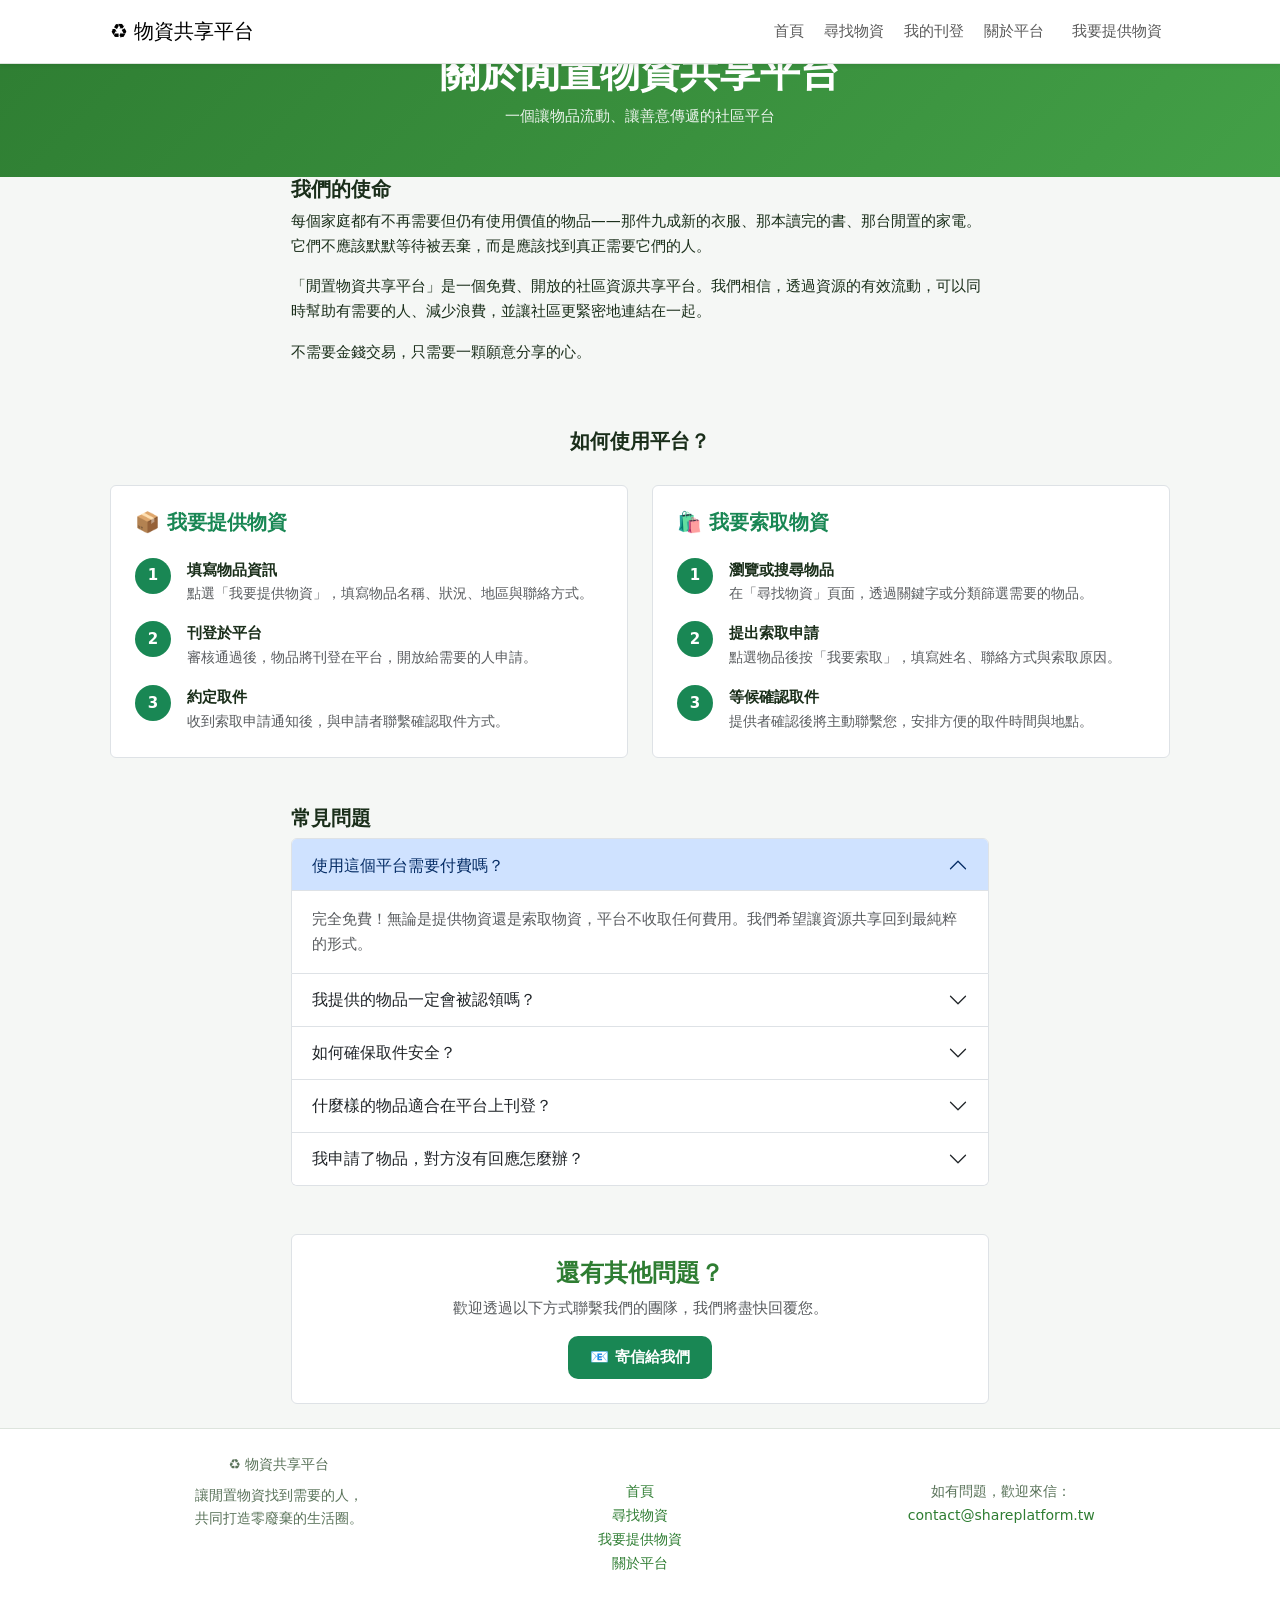
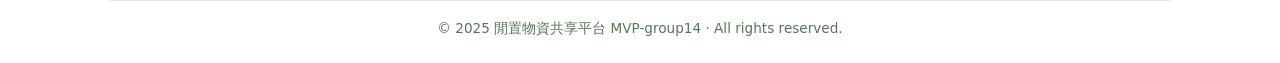
==== commit 56e5c795: "修復：改用內嵌資料，解決 file:// CORS 問題" ====
--- a/about.html
+++ b/about.html
@@ -1,115 +1,246 @@
 <!DOCTYPE html>
 <html lang="zh-TW">
 <head>
-<meta charset="UTF-8">
-<meta name="viewport" content="width=device-width, initial-scale=1">
-<title>關於平台 — 物資共享平台</title>
-<link href="https://fonts.googleapis.com/css2?family=Noto+Sans+TC:wght@400;500;600;700;800&display=swap" rel="stylesheet">
-<link rel="stylesheet" href="css/style.css">
+  <meta charset="UTF-8" />
+  <meta name="viewport" content="width=device-width, initial-scale=1.0" />
+  <title>關於平台 — 閒置物資共享平台</title>
+  <link rel="stylesheet" href="https://cdn.jsdelivr.net/npm/bootstrap@5.3.0/dist/css/bootstrap.min.css" />
+  <link rel="stylesheet" href="css/style.css" />
 </head>
 <body>
 
-<nav class="navbar">
-  <div class="container">
-    <a class="nav-brand" href="index.html"><span>🌱</span> 物資共享平台</a>
-    <div class="nav-toggle" id="navToggle"><span></span><span></span><span></span></div>
-    <div class="nav-links" id="navLinks">
-      <a href="index.html">首頁</a>
-      <a href="browse.html">尋找物資</a>
-      <a href="my-listings.html">我的刊登</a>
-      <a href="about.html">關於平台</a>
-      <a href="donate.html" class="btn-nav">＋ 提供物資</a>
+  <!-- 導覽列 -->
+  <nav class="navbar navbar-expand-lg sticky-top shadow-sm">
+    <div class="container">
+      <a class="navbar-brand" href="index.html">♻️ 物資共享平台</a>
+      <button class="navbar-toggler" type="button" data-bs-toggle="collapse" data-bs-target="#navbarMain">
+        <span class="navbar-toggler-icon"></span>
+      </button>
+      <div class="collapse navbar-collapse" id="navbarMain">
+        <ul class="navbar-nav ms-auto align-items-lg-center gap-lg-1">
+          <li class="nav-item"><a class="nav-link" href="index.html">首頁</a></li>
+          <li class="nav-item"><a class="nav-link" href="browse.html">尋找物資</a></li>
+          <li class="nav-item"><a class="nav-link" href="my-listings.html">我的刊登</a></li>
+          <li class="nav-item"><a class="nav-link" href="about.html">關於平台</a></li>
+          <li class="nav-item ms-lg-2">
+            <a class="nav-link btn-navbar-cta" href="donate.html">我要提供物資</a>
+          </li>
+        </ul>
+      </div>
+    </div>
+  </nav>
+
+  <!-- 頁面標題 -->
+  <div style="background:linear-gradient(135deg,#2e7d32,#43a047);color:#fff;">
+    <div class="container py-5 text-center">
+      <h1 class="fw-bold">關於閒置物資共享平台</h1>
+      <p class="mt-2 mb-0" style="opacity:0.9;">一個讓物品流動、讓善意傳遞的社區平台</p>
     </div>
   </div>
-</nav>
-
-<main>
-  <div class="container" style="max-width:780px;">
-
-    <h1 class="page-title">🌱 關於平台</h1>
-
-    <!-- Mission -->
-    <div class="card" style="padding:36px;margin-bottom:24px;text-align:center;">
-      <div style="font-size:3rem;margin-bottom:16px;">♻️</div>
-      <h2 style="font-size:1.5rem;font-weight:800;margin-bottom:12px;">我們的使命</h2>
-      <p style="color:var(--muted);max-width:560px;margin:0 auto;line-height:1.9;">
-        每年有大量物資因為「不再需要」而被丟棄，卻有許多人正在尋找這些物品。
-        <strong>物資共享平台</strong>致力於搭建一座橋樑，讓社區中的閒置物資
-        得以流動，減少浪費，傳遞善意。
-      </p>
-    </div>
-
-    <!-- Values -->
-    <div class="grid-3" style="margin-bottom:32px;">
-      <div class="card" style="padding:28px;text-align:center;">
-        <div style="font-size:2rem;margin-bottom:10px;">🆓</div>
-        <h3 style="font-weight:700;margin-bottom:6px;">完全免費</h3>
-        <p class="text-muted" style="font-size:.88rem;">刊登與索取均不收取任何費用，純粹的分享精神</p>
-      </div>
-      <div class="card" style="padding:28px;text-align:center;">
-        <div style="font-size:2rem;margin-bottom:10px;">🤝</div>
-        <h3 style="font-weight:700;margin-bottom:6px;">互助共好</h3>
-        <p class="text-muted" style="font-size:.88rem;">鼓勵社區互助，讓資源在需要的人之間流動</p>
-      </div>
-      <div class="card" style="padding:28px;text-align:center;">
-        <div style="font-size:2rem;margin-bottom:10px;">🌍</div>
-        <h3 style="font-weight:700;margin-bottom:6px;">減少浪費</h3>
-        <p class="text-muted" style="font-size:.88rem;">延長物品使用壽命，共同為環境永續盡一份力</p>
-      </div>
-    </div>
-
-    <!-- How it works -->
-    <div class="card" style="padding:32px;margin-bottom:24px;">
-      <h2 style="font-size:1.2rem;font-weight:700;margin-bottom:20px;">📌 使用規範</h2>
-      <ul style="list-style:disc;padding-left:20px;display:flex;flex-direction:column;gap:10px;color:var(--muted);font-size:.93rem;">
-        <li>所有刊登物品須為合法、安全的物品，禁止刊登違禁品、仿冒品或有害物品</li>
-        <li>物品描述須真實，不得誇大或隱瞞重大瑕疵</li>
-        <li>本平台為純粹的公益媒合服務，不介入交易糾紛</li>
-        <li>索取後請盡快與提供者聯繫，若決定不取請主動告知，讓物品給其他有需要的人</li>
-        <li>請相互尊重，維護友善的社區氛圍</li>
-      </ul>
-    </div>
-
-    <!-- FAQ -->
-    <div class="card" style="padding:32px;margin-bottom:24px;">
-      <h2 style="font-size:1.2rem;font-weight:700;margin-bottom:20px;">❓ 常見問題</h2>
-      <div style="display:flex;flex-direction:column;gap:20px;">
-        <div>
-          <h4 style="font-weight:700;margin-bottom:6px;">Q：需要帳號才能使用嗎？</h4>
-          <p class="text-muted" style="font-size:.9rem;">A：目前 MVP 版本不需要帳號，填寫聯絡資訊即可刊登或索取。</p>
-        </div>
-        <div>
-          <h4 style="font-weight:700;margin-bottom:6px;">Q：如何確認交貨方式？</h4>
-          <p class="text-muted" style="font-size:.9rem;">A：送出索取申請後，提供者會透過你留下的聯絡方式與你確認取貨時間與地點。</p>
-        </div>
-        <div>
-          <h4 style="font-weight:700;margin-bottom:6px;">Q：刊登的物品可以取消嗎？</h4>
-          <p class="text-muted" style="font-size:.9rem;">A：可以，在「我的刊登」頁面可以隨時刪除或標記為已認領。</p>
-        </div>
-        <div>
-          <h4 style="font-weight:700;margin-bottom:6px;">Q：可以刊登哪些物品？</h4>
-          <p class="text-muted" style="font-size:.9rem;">A：書籍文具、衣物、家具家電、嬰幼兒用品、玩具、生活用品等二手或全新閒置物品皆可。</p>
-        </div>
-      </div>
-    </div>
-
-    <!-- Team -->
-    <div class="card" style="padding:32px;">
-      <h2 style="font-size:1.2rem;font-weight:700;margin-bottom:16px;">👥 開發團隊</h2>
-      <p class="text-muted" style="font-size:.9rem;margin-bottom:16px;">本平台由 <strong>MVP Group 14</strong> 開發，於 2025 年黑客松活動中誕生。</p>
-      <div style="display:flex;gap:12px;flex-wrap:wrap;">
-        <span class="badge badge-green" style="padding:6px 14px;font-size:.85rem;">技術開發</span>
-        <span class="badge badge-orange" style="padding:6px 14px;font-size:.85rem;">UI/UX 設計</span>
-        <span class="badge badge-gray" style="padding:6px 14px;font-size:.85rem;">產品規劃</span>
-        <span class="badge badge-green" style="padding:6px 14px;font-size:.85rem;">社群推廣</span>
-      </div>
-    </div>
-
+
+  <div class="page-content">
+    <div class="container">
+
+      <!-- 平台使命 -->
+      <div class="row justify-content-center mb-5">
+        <div class="col-lg-8">
+          <h2 class="section-title">我們的使命</h2>
+          <p>每個家庭都有不再需要但仍有使用價值的物品——那件九成新的衣服、那本讀完的書、那台閒置的家電。它們不應該默默等待被丟棄，而是應該找到真正需要它們的人。</p>
+          <p>「閒置物資共享平台」是一個免費、開放的社區資源共享平台。我們相信，透過資源的有效流動，可以同時幫助有需要的人、減少浪費，並讓社區更緊密地連結在一起。</p>
+          <p>不需要金錢交易，只需要一顆願意分享的心。</p>
+        </div>
+      </div>
+
+      <!-- 使用流程 -->
+      <div class="mb-5">
+        <h2 class="section-title text-center" style="text-align:center !important;">如何使用平台？</h2>
+        <div class="row g-4 mt-2">
+
+          <!-- 提供流程 -->
+          <div class="col-md-6">
+            <div class="bg-white border rounded p-4 h-100">
+              <h5 class="fw-bold text-success mb-4">📦 我要提供物資</h5>
+              <div class="d-flex gap-3 mb-3">
+                <div class="flex-shrink-0 rounded-circle bg-success text-white d-flex align-items-center justify-content-center fw-bold"
+                     style="width:36px;height:36px;">1</div>
+                <div>
+                  <div class="fw-semibold">填寫物品資訊</div>
+                  <div class="text-muted" style="font-size:0.88rem;">點選「我要提供物資」，填寫物品名稱、狀況、地區與聯絡方式。</div>
+                </div>
+              </div>
+              <div class="d-flex gap-3 mb-3">
+                <div class="flex-shrink-0 rounded-circle bg-success text-white d-flex align-items-center justify-content-center fw-bold"
+                     style="width:36px;height:36px;">2</div>
+                <div>
+                  <div class="fw-semibold">刊登於平台</div>
+                  <div class="text-muted" style="font-size:0.88rem;">審核通過後，物品將刊登在平台，開放給需要的人申請。</div>
+                </div>
+              </div>
+              <div class="d-flex gap-3">
+                <div class="flex-shrink-0 rounded-circle bg-success text-white d-flex align-items-center justify-content-center fw-bold"
+                     style="width:36px;height:36px;">3</div>
+                <div>
+                  <div class="fw-semibold">約定取件</div>
+                  <div class="text-muted" style="font-size:0.88rem;">收到索取申請通知後，與申請者聯繫確認取件方式。</div>
+                </div>
+              </div>
+            </div>
+          </div>
+
+          <!-- 索取流程 -->
+          <div class="col-md-6">
+            <div class="bg-white border rounded p-4 h-100">
+              <h5 class="fw-bold text-success mb-4">🛍️ 我要索取物資</h5>
+              <div class="d-flex gap-3 mb-3">
+                <div class="flex-shrink-0 rounded-circle bg-success text-white d-flex align-items-center justify-content-center fw-bold"
+                     style="width:36px;height:36px;">1</div>
+                <div>
+                  <div class="fw-semibold">瀏覽或搜尋物品</div>
+                  <div class="text-muted" style="font-size:0.88rem;">在「尋找物資」頁面，透過關鍵字或分類篩選需要的物品。</div>
+                </div>
+              </div>
+              <div class="d-flex gap-3 mb-3">
+                <div class="flex-shrink-0 rounded-circle bg-success text-white d-flex align-items-center justify-content-center fw-bold"
+                     style="width:36px;height:36px;">2</div>
+                <div>
+                  <div class="fw-semibold">提出索取申請</div>
+                  <div class="text-muted" style="font-size:0.88rem;">點選物品後按「我要索取」，填寫姓名、聯絡方式與索取原因。</div>
+                </div>
+              </div>
+              <div class="d-flex gap-3">
+                <div class="flex-shrink-0 rounded-circle bg-success text-white d-flex align-items-center justify-content-center fw-bold"
+                     style="width:36px;height:36px;">3</div>
+                <div>
+                  <div class="fw-semibold">等候確認取件</div>
+                  <div class="text-muted" style="font-size:0.88rem;">提供者確認後將主動聯繫您，安排方便的取件時間與地點。</div>
+                </div>
+              </div>
+            </div>
+          </div>
+        </div>
+      </div>
+
+      <!-- FAQ -->
+      <div class="row justify-content-center mb-5">
+        <div class="col-lg-8">
+          <h2 class="section-title">常見問題</h2>
+          <div class="accordion" id="faqAccordion">
+
+            <div class="accordion-item">
+              <h2 class="accordion-header">
+                <button class="accordion-button" type="button" data-bs-toggle="collapse" data-bs-target="#faq1">
+                  使用這個平台需要付費嗎？
+                </button>
+              </h2>
+              <div id="faq1" class="accordion-collapse collapse show" data-bs-parent="#faqAccordion">
+                <div class="accordion-body text-muted">
+                  完全免費！無論是提供物資還是索取物資，平台不收取任何費用。我們希望讓資源共享回到最純粹的形式。
+                </div>
+              </div>
+            </div>
+
+            <div class="accordion-item">
+              <h2 class="accordion-header">
+                <button class="accordion-button collapsed" type="button" data-bs-toggle="collapse" data-bs-target="#faq2">
+                  我提供的物品一定會被認領嗎？
+                </button>
+              </h2>
+              <div id="faq2" class="accordion-collapse collapse" data-bs-parent="#faqAccordion">
+                <div class="accordion-body text-muted">
+                  不一定，但物品資訊越詳細、圖片越清晰，被認領的機率就越高。如果長時間未被認領，您也可以主動聯繫我們協助推廣。
+                </div>
+              </div>
+            </div>
+
+            <div class="accordion-item">
+              <h2 class="accordion-header">
+                <button class="accordion-button collapsed" type="button" data-bs-toggle="collapse" data-bs-target="#faq3">
+                  如何確保取件安全？
+                </button>
+              </h2>
+              <div id="faq3" class="accordion-collapse collapse" data-bs-parent="#faqAccordion">
+                <div class="accordion-body text-muted">
+                  建議在公共場所進行交接，例如便利商店、捷運站出口等人多的地方。請勿輕易提供家庭住址給陌生人。平台目前為 MVP 階段，實際上線後將加入身分驗證機制以提升安全性。
+                </div>
+              </div>
+            </div>
+
+            <div class="accordion-item">
+              <h2 class="accordion-header">
+                <button class="accordion-button collapsed" type="button" data-bs-toggle="collapse" data-bs-target="#faq4">
+                  什麼樣的物品適合在平台上刊登？
+                </button>
+              </h2>
+              <div id="faq4" class="accordion-collapse collapse" data-bs-parent="#faqAccordion">
+                <div class="accordion-body text-muted">
+                  仍有使用功能的生活物品皆可，例如：家電、家具、書籍、衣物、嬰幼兒用品等。請確保物品乾淨、功能正常，並如實描述物品狀況。危險物品、食品、藥品等不適合在平台刊登。
+                </div>
+              </div>
+            </div>
+
+            <div class="accordion-item">
+              <h2 class="accordion-header">
+                <button class="accordion-button collapsed" type="button" data-bs-toggle="collapse" data-bs-target="#faq5">
+                  我申請了物品，對方沒有回應怎麼辦？
+                </button>
+              </h2>
+              <div id="faq5" class="accordion-collapse collapse" data-bs-parent="#faqAccordion">
+                <div class="accordion-body text-muted">
+                  請耐心等候 2-3 個工作天。若仍無回應，可嘗試重新提交申請或聯繫平台管理員協助。
+                </div>
+              </div>
+            </div>
+
+          </div>
+        </div>
+      </div>
+
+      <!-- 聯絡我們 -->
+      <div class="row justify-content-center pb-4">
+        <div class="col-lg-8">
+          <div class="bg-white border rounded p-4 text-center">
+            <h4 class="fw-bold mb-2" style="color:#2e7d32;">還有其他問題？</h4>
+            <p class="text-muted mb-3">歡迎透過以下方式聯繫我們的團隊，我們將盡快回覆您。</p>
+            <a href="mailto:contact@shareplatform.tw" class="btn btn-success">📧 寄信給我們</a>
+          </div>
+        </div>
+      </div>
+
+    </div>
   </div>
-</main>
-
-<footer><div class="container">© 2025 物資共享平台 — 讓每份資源都有意義</div></footer>
-
-<script src="js/main.js"></script>
+
+  <!-- 頁尾 -->
+  <footer>
+    <div class="container">
+      <div class="row">
+        <div class="col-md-4 mb-3">
+          <div class="footer-brand">♻️ 物資共享平台</div>
+          <p class="mt-2" style="font-size:0.88rem;">讓閒置物資找到需要的人，<br>共同打造零廢棄的生活圈。</p>
+        </div>
+        <div class="col-md-4 mb-3">
+          <h6 class="text-white fw-bold mb-2">快速連結</h6>
+          <ul class="list-unstyled mb-0" style="font-size:0.9rem;">
+            <li><a href="index.html">首頁</a></li>
+            <li><a href="browse.html">尋找物資</a></li>
+            <li><a href="donate.html">我要提供物資</a></li>
+            <li><a href="about.html">關於平台</a></li>
+          </ul>
+        </div>
+        <div class="col-md-4 mb-3">
+          <h6 class="text-white fw-bold mb-2">聯絡我們</h6>
+          <p style="font-size:0.88rem;">如有問題，歡迎來信：<br>
+            <a href="mailto:contact@shareplatform.tw">contact@shareplatform.tw</a>
+          </p>
+        </div>
+      </div>
+      <div class="footer-copy text-center border-top pt-3 mt-2">
+        © 2025 閒置物資共享平台 MVP-group14 · All rights reserved.
+      </div>
+    </div>
+  </footer>
+
+  <script src="https://cdn.jsdelivr.net/npm/bootstrap@5.3.0/dist/js/bootstrap.bundle.min.js"></script>
+  <script src="js/items-data.js"></script>
+  <script src="js/main.js"></script>
 </body>
 </html>
